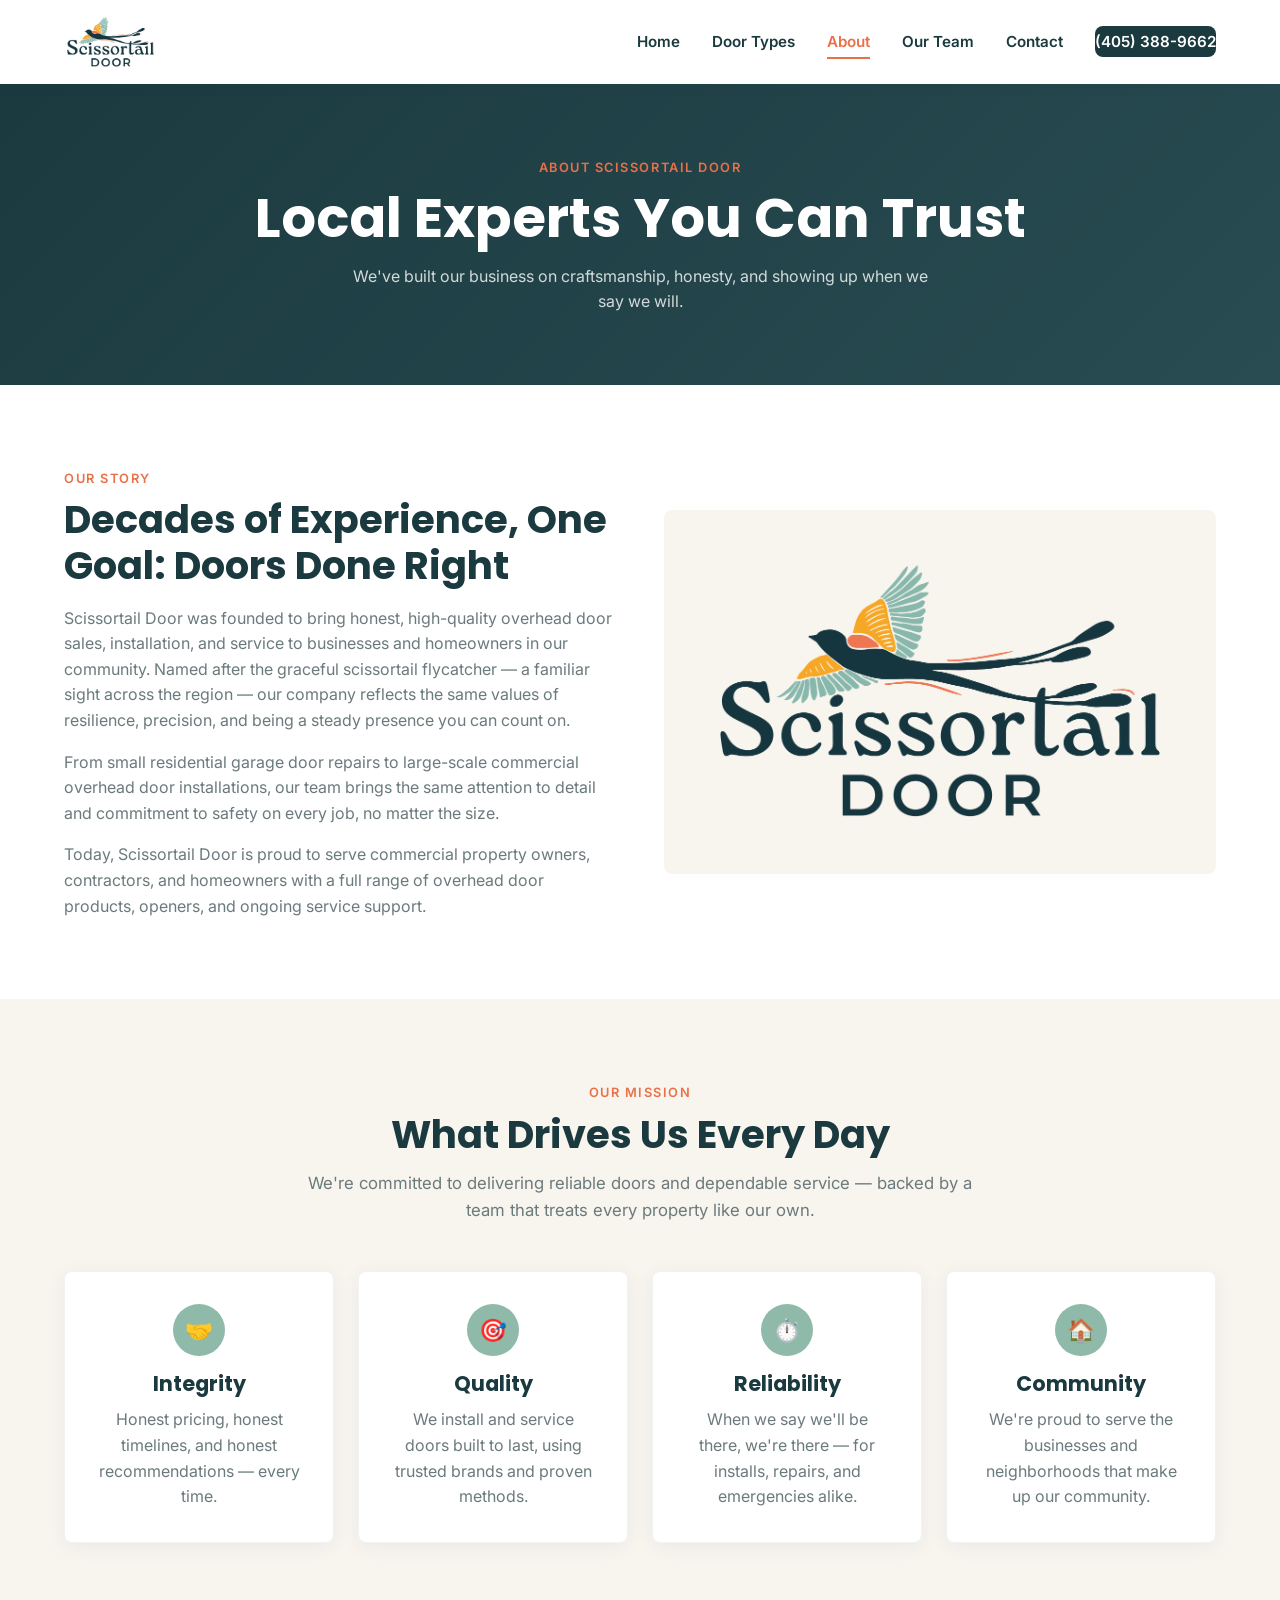
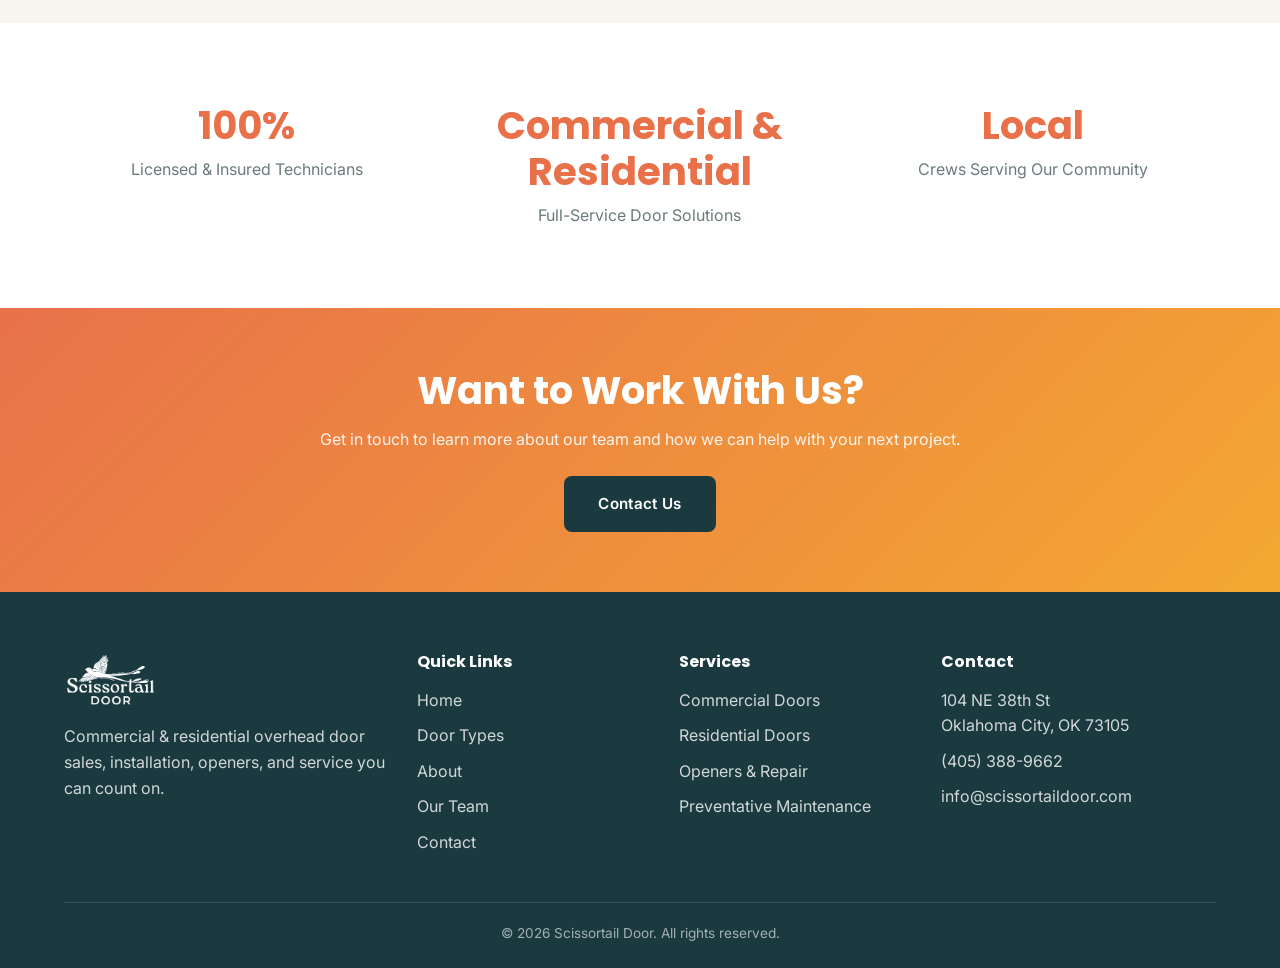
==== about.html @ 94987913 "Initial commit: Scissortail Door website" ====
<!DOCTYPE html>
<html lang="en">
<head>
  <meta charset="UTF-8" />
  <meta name="viewport" content="width=device-width, initial-scale=1.0" />
  <title>About Us | Scissortail Door</title>
  <meta name="description" content="Learn about Scissortail Door's history, mission, and commitment to quality commercial and residential overhead door service." />
  <link rel="icon" href="assets/img/ScissortailDoor_Logo_Black.png" type="image/png" />
  <link rel="stylesheet" href="css/style.css" />
  <link rel="preconnect" href="https://fonts.googleapis.com">
  <link href="https://fonts.googleapis.com/css2?family=Inter:wght@400;500;600;700&family=Poppins:wght@600;700&display=swap" rel="stylesheet">
</head>
<body>

  <!-- Header -->
  <header class="site-header">
    <div class="container header-inner">
      <a href="index.html" class="logo">
        <img src="assets/img/ScissortailDoor_Logo.png" alt="Scissortail Door logo" />
      </a>
      <nav>
        <ul class="nav-links">
          <li><a href="index.html">Home</a></li>
          <li><a href="services.html">Door Types</a></li>
          <li><a href="about.html" class="active">About</a></li>
          <li><a href="team.html">Our Team</a></li>
          <li><a href="contact.html">Contact</a></li>
          <li><a href="tel:+14053889662" class="nav-cta">(405) 388-9662</a></li>
        </ul>
      </nav>
      <button class="nav-toggle" aria-label="Toggle navigation">
        <span></span><span></span><span></span>
      </button>
    </div>
  </header>

  <!-- Page Hero -->
  <section class="page-hero">
    <div class="container">
      <span class="eyebrow">About Scissortail Door</span>
      <h1>Local Experts You Can Trust</h1>
      <p>We've built our business on craftsmanship, honesty, and showing up when we say we will.</p>
    </div>
  </section>

  <!-- Our Story -->
  <section class="section">
    <div class="container">
      <div class="split">
        <div>
          <span class="eyebrow">Our Story</span>
          <h2>Decades of Experience, One Goal: Doors Done Right</h2>
          <p style="color: var(--color-muted); margin-top: 16px;">
            Scissortail Door was founded to bring honest, high-quality overhead door sales, installation, and service to businesses and homeowners in our community. Named after the graceful scissortail flycatcher &mdash; a familiar sight across the region &mdash; our company reflects the same values of resilience, precision, and being a steady presence you can count on.
          </p>
          <p style="color: var(--color-muted); margin-top: 16px;">
            From small residential garage door repairs to large-scale commercial overhead door installations, our team brings the same attention to detail and commitment to safety on every job, no matter the size.
          </p>
          <p style="color: var(--color-muted); margin-top: 16px;">
            Today, Scissortail Door is proud to serve commercial property owners, contractors, and homeowners with a full range of overhead door products, openers, and ongoing service support.
          </p>
        </div>
        <div>
          <img src="assets/img/ScissortailDoor_Logo.png" alt="Scissortail Door" style="background-color: var(--color-cream); padding: 40px; border-radius: var(--radius);" />
        </div>
      </div>
    </div>
  </section>

  <!-- Mission / Values -->
  <section class="section section-alt">
    <div class="container">
      <div class="section-header">
        <span class="eyebrow">Our Mission</span>
        <h2>What Drives Us Every Day</h2>
        <p>We're committed to delivering reliable doors and dependable service &mdash; backed by a team that treats every property like our own.</p>
      </div>
      <div class="values-grid">
        <div class="card">
          <div class="icon">&#129309;</div>
          <h3>Integrity</h3>
          <p>Honest pricing, honest timelines, and honest recommendations &mdash; every time.</p>
        </div>
        <div class="card">
          <div class="icon">&#127919;</div>
          <h3>Quality</h3>
          <p>We install and service doors built to last, using trusted brands and proven methods.</p>
        </div>
        <div class="card">
          <div class="icon">&#9201;&#65039;</div>
          <h3>Reliability</h3>
          <p>When we say we'll be there, we're there &mdash; for installs, repairs, and emergencies alike.</p>
        </div>
        <div class="card">
          <div class="icon">&#127968;</div>
          <h3>Community</h3>
          <p>We're proud to serve the businesses and neighborhoods that make up our community.</p>
        </div>
      </div>
    </div>
  </section>

  <!-- Stats -->
  <section class="section">
    <div class="container">
      <div class="grid grid-3" style="text-align: center;">
        <div>
          <h2 style="color: var(--color-orange);">100%</h2>
          <p style="color: var(--color-muted); margin-top: 8px;">Licensed &amp; Insured Technicians</p>
        </div>
        <div>
          <h2 style="color: var(--color-orange);">Commercial &amp; Residential</h2>
          <p style="color: var(--color-muted); margin-top: 8px;">Full-Service Door Solutions</p>
        </div>
        <div>
          <h2 style="color: var(--color-orange);">Local</h2>
          <p style="color: var(--color-muted); margin-top: 8px;">Crews Serving Our Community</p>
        </div>
      </div>
    </div>
  </section>

  <!-- CTA Banner -->
  <section class="cta-banner">
    <div class="container">
      <h2>Want to Work With Us?</h2>
      <p>Get in touch to learn more about our team and how we can help with your next project.</p>
      <a href="contact.html" class="btn" style="background-color: var(--color-navy); color: var(--color-white);">Contact Us</a>
    </div>
  </section>

  <!-- Footer -->
  <footer class="site-footer">
    <div class="container">
      <div class="footer-grid">
        <div>
          <img src="assets/img/ScissortailDoor_Logo_White.png" alt="Scissortail Door logo" />
          <p>Commercial &amp; residential overhead door sales, installation, openers, and service you can count on.</p>
        </div>
        <div>
          <h4>Quick Links</h4>
          <ul>
            <li><a href="index.html">Home</a></li>
            <li><a href="services.html">Door Types</a></li>
            <li><a href="about.html">About</a></li>
            <li><a href="team.html">Our Team</a></li>
            <li><a href="contact.html">Contact</a></li>
          </ul>
        </div>
        <div>
          <h4>Services</h4>
          <ul>
            <li><a href="services.html">Commercial Doors</a></li>
            <li><a href="services.html">Residential Doors</a></li>
            <li><a href="services.html">Openers &amp; Repair</a></li>
            <li><a href="services.html">Preventative Maintenance</a></li>
          </ul>
        </div>
        <div>
          <h4>Contact</h4>
          <ul>
            <li>104 NE 38th St<br />Oklahoma City, OK 73105</li>
            <li><a href="tel:+14053889662">(405) 388-9662</a></li>
            <li><a href="mailto:info@scissortaildoor.com">info@scissortaildoor.com</a></li>
          </ul>
        </div>
      </div>
      <div class="footer-bottom">
        <p>&copy; <span id="year"></span> Scissortail Door. All rights reserved.</p>
      </div>
    </div>
  </footer>

  <script src="js/main.js"></script>
</body>
</html>
---- css/style.css ----
/* ============================
   Scissortail Door - Site Styles
   ============================ */

:root {
  --color-navy: #1B3A3F;
  --color-navy-light: #284c52;
  --color-orange: #E8714A;
  --color-gold: #F4A832;
  --color-sage: #8FB9A8;
  --color-cream: #F8F5EF;
  --color-white: #FFFFFF;
  --color-text: #2A2A2A;
  --color-muted: #6B7A7C;

  --font-heading: 'Poppins', 'Segoe UI', sans-serif;
  --font-body: 'Inter', 'Segoe UI', sans-serif;

  --max-width: 1200px;
  --radius: 8px;
  --transition: 0.25s ease;
}

* {
  box-sizing: border-box;
  margin: 0;
  padding: 0;
}

html {
  scroll-behavior: smooth;
}

body {
  font-family: var(--font-body);
  color: var(--color-text);
  background-color: var(--color-white);
  line-height: 1.6;
}

img {
  max-width: 100%;
  display: block;
}

a {
  text-decoration: none;
  color: inherit;
}

ul {
  list-style: none;
}

.container {
  max-width: var(--max-width);
  margin: 0 auto;
  padding: 0 24px;
}

h1, h2, h3, h4 {
  font-family: var(--font-heading);
  font-weight: 700;
  color: var(--color-navy);
  line-height: 1.2;
}

h1 { font-size: clamp(2.2rem, 5vw, 3.4rem); }
h2 { font-size: clamp(1.8rem, 4vw, 2.4rem); }
h3 { font-size: 1.3rem; }

.section {
  padding: 80px 0;
}

.section-alt {
  background-color: var(--color-cream);
}

.section-header {
  text-align: center;
  max-width: 700px;
  margin: 0 auto 48px;
}

.section-header p {
  color: var(--color-muted);
  margin-top: 12px;
  font-size: 1.05rem;
}

.eyebrow {
  display: inline-block;
  text-transform: uppercase;
  letter-spacing: 0.12em;
  font-size: 0.8rem;
  font-weight: 600;
  color: var(--color-orange);
  margin-bottom: 8px;
}

/* ===== Buttons ===== */
.btn {
  display: inline-block;
  padding: 14px 32px;
  border-radius: var(--radius);
  font-weight: 600;
  font-size: 0.95rem;
  letter-spacing: 0.02em;
  transition: background-color var(--transition), color var(--transition), transform var(--transition);
  border: 2px solid transparent;
  cursor: pointer;
}

.btn-primary {
  background-color: var(--color-orange);
  color: var(--color-white);
}

.btn-primary:hover {
  background-color: #d65f38;
  transform: translateY(-2px);
}

.btn-secondary {
  background-color: transparent;
  color: var(--color-white);
  border-color: var(--color-white);
}

.btn-secondary:hover {
  background-color: var(--color-white);
  color: var(--color-navy);
}

.btn-outline {
  background-color: transparent;
  color: var(--color-navy);
  border-color: var(--color-navy);
}

.btn-outline:hover {
  background-color: var(--color-navy);
  color: var(--color-white);
}

/* ===== Header / Nav ===== */
.site-header {
  position: sticky;
  top: 0;
  z-index: 1000;
  background-color: var(--color-white);
  box-shadow: 0 2px 12px rgba(27, 58, 63, 0.08);
}

.header-inner {
  display: flex;
  align-items: center;
  justify-content: space-between;
  padding: 14px 24px;
}

.logo img {
  height: 56px;
  width: auto;
}

.nav-links {
  display: flex;
  align-items: center;
  gap: 32px;
}

.nav-links a {
  font-weight: 600;
  font-size: 0.95rem;
  color: var(--color-navy);
  position: relative;
  padding: 6px 0;
  transition: color var(--transition);
}

.nav-links a:hover,
.nav-links a.active {
  color: var(--color-orange);
}

.nav-links a.active::after {
  content: '';
  position: absolute;
  left: 0;
  right: 0;
  bottom: -2px;
  height: 2px;
  background-color: var(--color-orange);
}

.nav-cta {
  background-color: var(--color-navy);
  color: var(--color-white) !important;
  padding: 10px 22px;
  border-radius: var(--radius);
  font-weight: 600;
}

.nav-cta:hover {
  background-color: var(--color-orange) !important;
  color: var(--color-white) !important;
}

.nav-toggle {
  display: none;
  flex-direction: column;
  gap: 5px;
  background: none;
  border: none;
  cursor: pointer;
  padding: 8px;
}

.nav-toggle span {
  display: block;
  width: 26px;
  height: 3px;
  background-color: var(--color-navy);
  border-radius: 2px;
  transition: var(--transition);
}

/* ===== Hero ===== */
.hero {
  background: linear-gradient(135deg, rgba(27,58,63,0.92), rgba(27,58,63,0.75)), url('../assets/img/hero-bg.jpg') center/cover no-repeat;
  background-color: var(--color-navy);
  color: var(--color-white);
  padding: 110px 0;
  text-align: center;
}

.hero h1 {
  color: var(--color-white);
  margin-bottom: 18px;
}

.hero .eyebrow {
  color: var(--color-gold);
}

.hero p {
  max-width: 640px;
  margin: 0 auto 32px;
  font-size: 1.15rem;
  color: rgba(255,255,255,0.85);
}

.hero-buttons {
  display: flex;
  gap: 16px;
  justify-content: center;
  flex-wrap: wrap;
}

/* ===== Page Hero (interior pages) ===== */
.page-hero {
  background: linear-gradient(135deg, var(--color-navy), var(--color-navy-light));
  color: var(--color-white);
  padding: 70px 0;
  text-align: center;
}

.page-hero h1 {
  color: var(--color-white);
}

.page-hero p {
  color: rgba(255,255,255,0.8);
  margin-top: 12px;
  max-width: 600px;
  margin-left: auto;
  margin-right: auto;
}

/* ===== Cards / Grids ===== */
.grid {
  display: grid;
  gap: 28px;
}

.grid-3 {
  grid-template-columns: repeat(3, 1fr);
}

.grid-2 {
  grid-template-columns: repeat(2, 1fr);
}

.card {
  background-color: var(--color-white);
  border-radius: var(--radius);
  padding: 32px;
  box-shadow: 0 4px 20px rgba(27, 58, 63, 0.06);
  border: 1px solid rgba(27, 58, 63, 0.06);
  transition: transform var(--transition), box-shadow var(--transition);
}

.card:hover {
  transform: translateY(-4px);
  box-shadow: 0 8px 28px rgba(27, 58, 63, 0.12);
}

.card .icon {
  width: 52px;
  height: 52px;
  border-radius: 50%;
  background-color: var(--color-sage);
  display: flex;
  align-items: center;
  justify-content: center;
  margin-bottom: 18px;
  font-size: 1.4rem;
  color: var(--color-navy);
}

.card h3 {
  margin-bottom: 10px;
}

.card p {
  color: var(--color-muted);
}

/* ===== Why Choose Us / Feature list ===== */
.feature-list {
  display: grid;
  gap: 24px;
  grid-template-columns: repeat(2, 1fr);
}

.feature {
  display: flex;
  gap: 16px;
  align-items: flex-start;
}

.feature .check {
  flex-shrink: 0;
  width: 32px;
  height: 32px;
  border-radius: 50%;
  background-color: var(--color-gold);
  color: var(--color-navy);
  display: flex;
  align-items: center;
  justify-content: center;
  font-weight: 700;
}

.feature h4 {
  margin-bottom: 4px;
}

.feature p {
  color: var(--color-muted);
  font-size: 0.95rem;
}

/* ===== Two-column content ===== */
.split {
  display: grid;
  grid-template-columns: 1fr 1fr;
  gap: 48px;
  align-items: center;
}

.split img {
  border-radius: var(--radius);
}

/* ===== CTA Banner ===== */
.cta-banner {
  background: linear-gradient(135deg, var(--color-orange), var(--color-gold));
  color: var(--color-white);
  text-align: center;
  padding: 60px 0;
}

.cta-banner h2 {
  color: var(--color-white);
  margin-bottom: 12px;
}

.cta-banner p {
  margin-bottom: 24px;
  color: rgba(255,255,255,0.9);
}

/* ===== Team ===== */
.team-card {
  text-align: center;
}

.team-photo {
  width: 140px;
  height: 140px;
  border-radius: 50%;
  background-color: var(--color-sage);
  margin: 0 auto 18px;
  display: flex;
  align-items: center;
  justify-content: center;
  font-family: var(--font-heading);
  font-weight: 700;
  font-size: 2rem;
  color: var(--color-navy);
  overflow: hidden;
}

.team-card h3 {
  margin-bottom: 4px;
}

.team-role {
  color: var(--color-orange);
  font-weight: 600;
  font-size: 0.9rem;
  text-transform: uppercase;
  letter-spacing: 0.06em;
  margin-bottom: 10px;
}

.team-card p.bio {
  color: var(--color-muted);
  font-size: 0.95rem;
}

/* ===== Values ===== */
.values-grid {
  display: grid;
  grid-template-columns: repeat(4, 1fr);
  gap: 24px;
  text-align: center;
}

.values-grid .icon {
  margin: 0 auto 16px;
}

/* ===== Contact ===== */
.contact-grid {
  display: grid;
  grid-template-columns: 1.1fr 1fr;
  gap: 48px;
}

.contact-info-card {
  background-color: var(--color-navy);
  color: var(--color-white);
  border-radius: var(--radius);
  padding: 40px;
}

.contact-info-card h3 {
  color: var(--color-white);
}

.contact-detail {
  display: flex;
  gap: 16px;
  margin-top: 24px;
  align-items: flex-start;
}

.contact-detail .icon {
  width: 44px;
  height: 44px;
  border-radius: 50%;
  background-color: var(--color-orange);
  color: var(--color-white);
  display: flex;
  align-items: center;
  justify-content: center;
  flex-shrink: 0;
  font-size: 1.1rem;
}

.contact-detail h4 {
  color: var(--color-gold);
  margin-bottom: 4px;
  font-size: 0.95rem;
  text-transform: uppercase;
  letter-spacing: 0.06em;
}

.contact-detail p,
.contact-detail a {
  color: rgba(255,255,255,0.9);
}

.hours-table {
  margin-top: 24px;
  width: 100%;
  border-collapse: collapse;
}

.hours-table td {
  padding: 6px 0;
  border-bottom: 1px solid rgba(255,255,255,0.12);
  font-size: 0.95rem;
}

.hours-table td:last-child {
  text-align: right;
  font-weight: 600;
  color: var(--color-gold);
}

/* ===== Form ===== */
.form-card {
  background-color: var(--color-cream);
  border-radius: var(--radius);
  padding: 40px;
}

.form-group {
  margin-bottom: 20px;
}

.form-group label {
  display: block;
  font-weight: 600;
  margin-bottom: 6px;
  font-size: 0.9rem;
  color: var(--color-navy);
}

.form-group input,
.form-group select,
.form-group textarea {
  width: 100%;
  padding: 12px 14px;
  border: 1px solid #d8d3c8;
  border-radius: var(--radius);
  font-family: var(--font-body);
  font-size: 0.95rem;
  background-color: var(--color-white);
  transition: border-color var(--transition);
}

.form-group input:focus,
.form-group select:focus,
.form-group textarea:focus {
  outline: none;
  border-color: var(--color-orange);
}

.form-row {
  display: grid;
  grid-template-columns: 1fr 1fr;
  gap: 16px;
}

/* ===== Map ===== */
.map-wrap {
  border-radius: var(--radius);
  overflow: hidden;
  margin-top: 60px;
}

.map-wrap iframe {
  width: 100%;
  height: 360px;
  border: 0;
  display: block;
}

/* ===== Footer ===== */
.site-footer {
  background-color: var(--color-navy);
  color: rgba(255,255,255,0.8);
  padding: 60px 0 24px;
}

.footer-grid {
  display: grid;
  grid-template-columns: 1.4fr 1fr 1fr 1.2fr;
  gap: 32px;
  padding-bottom: 36px;
}

.footer-grid img {
  height: 56px;
  margin-bottom: 16px;
}

.footer-grid h4 {
  color: var(--color-white);
  margin-bottom: 16px;
  font-size: 1rem;
}

.footer-grid ul li {
  margin-bottom: 10px;
}

.footer-grid a:hover {
  color: var(--color-gold);
}

.footer-bottom {
  border-top: 1px solid rgba(255,255,255,0.12);
  padding-top: 20px;
  text-align: center;
  font-size: 0.85rem;
  color: rgba(255,255,255,0.6);
}

/* ===== Responsive ===== */
@media (max-width: 900px) {
  .grid-3 { grid-template-columns: repeat(2, 1fr); }
  .feature-list { grid-template-columns: 1fr; }
  .split { grid-template-columns: 1fr; }
  .contact-grid { grid-template-columns: 1fr; }
  .values-grid { grid-template-columns: repeat(2, 1fr); }
  .footer-grid { grid-template-columns: 1fr 1fr; }
}

@media (max-width: 700px) {
  .nav-links {
    position: absolute;
    top: 100%;
    left: 0;
    right: 0;
    background-color: var(--color-white);
    flex-direction: column;
    align-items: flex-start;
    padding: 20px 24px;
    gap: 18px;
    box-shadow: 0 8px 16px rgba(27,58,63,0.08);
    display: none;
  }

  .nav-links.open {
    display: flex;
  }

  .nav-toggle {
    display: flex;
  }

  .grid-3, .grid-2 { grid-template-columns: 1fr; }
  .values-grid { grid-template-columns: 1fr 1fr; }
  .form-row { grid-template-columns: 1fr; }
  .footer-grid { grid-template-columns: 1fr; }
  .hero { padding: 80px 0; }
  .section { padding: 56px 0; }
}
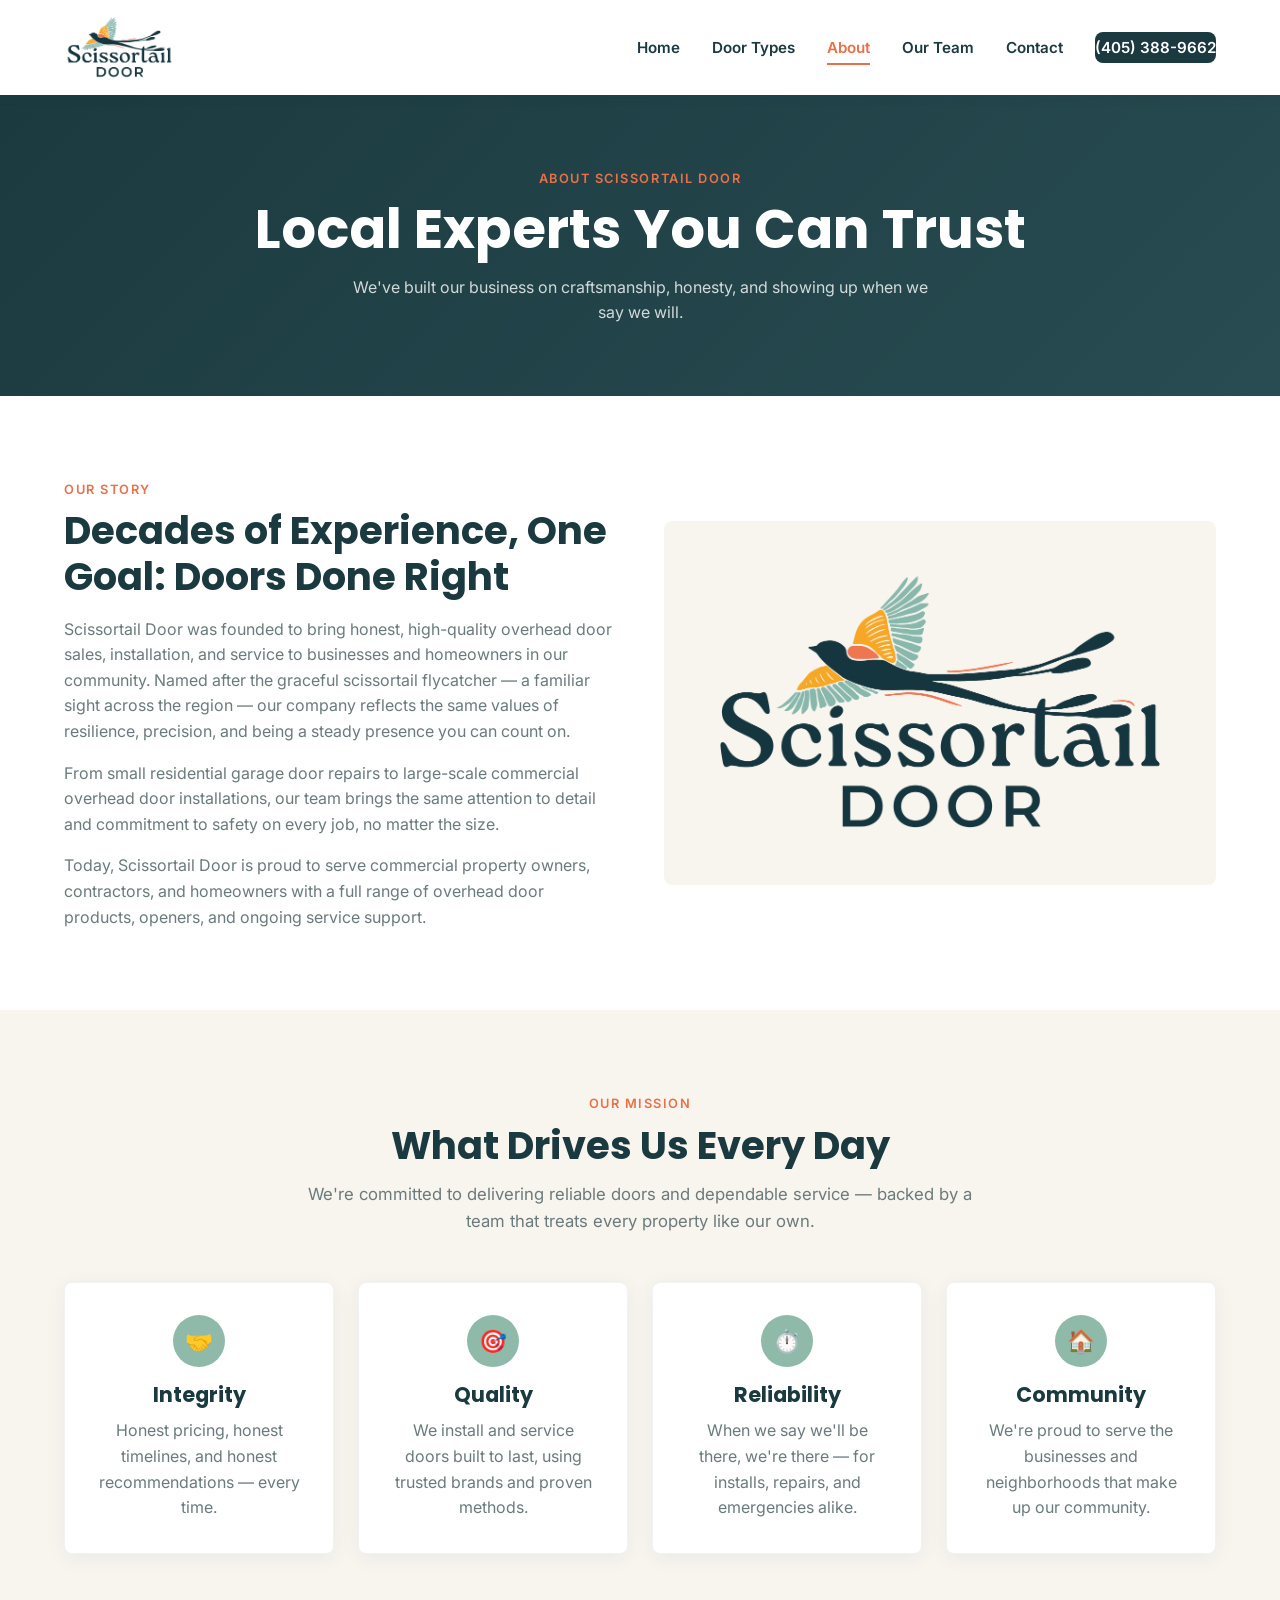
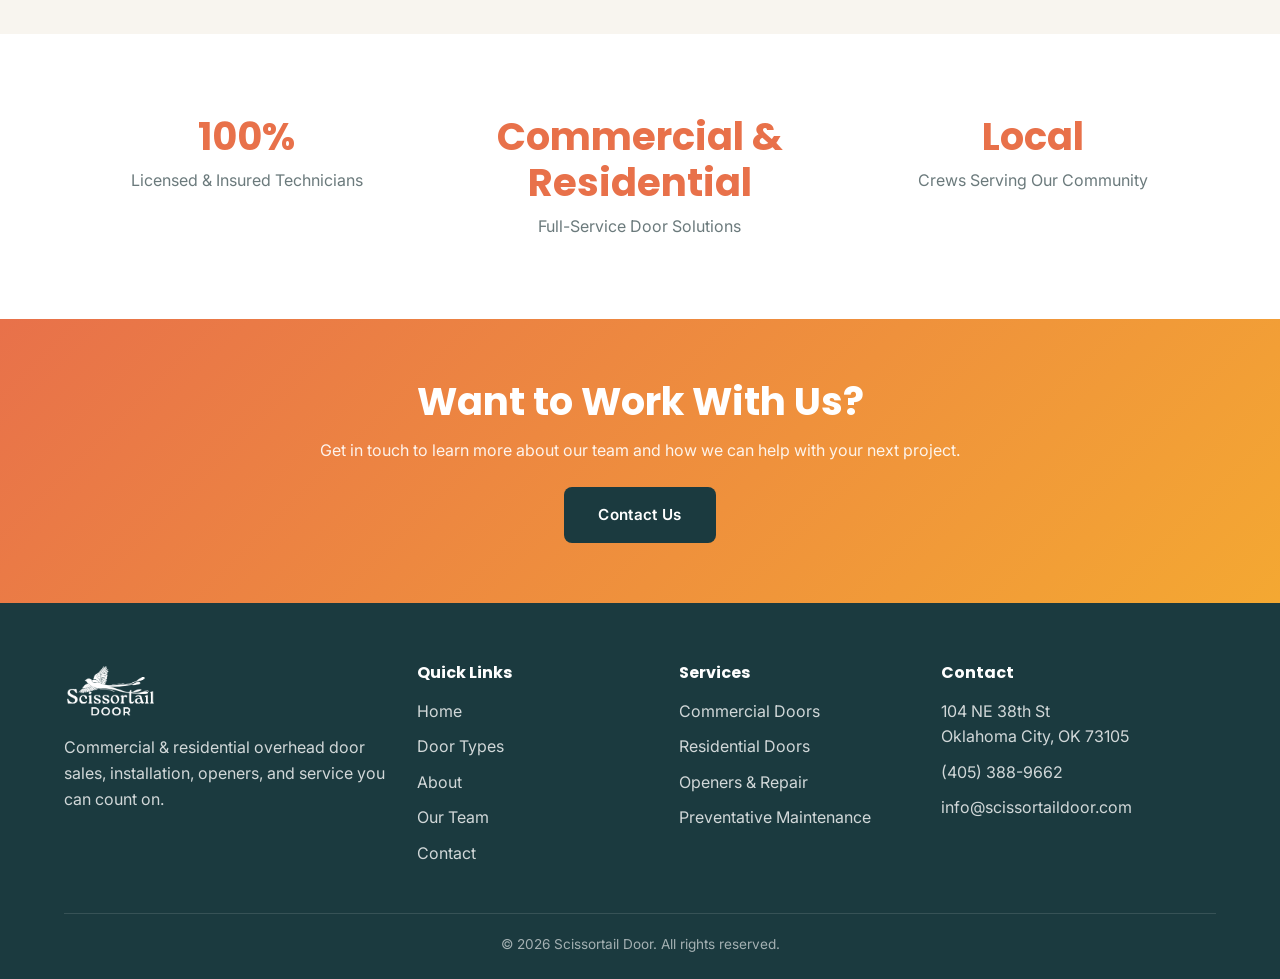
==== commit f2392375: "Add SEO metadata, structured data, sitemap, and robots.txt" ====
--- a/about.html
+++ b/about.html
@@ -3,12 +3,27 @@
 <head>
   <meta charset="UTF-8" />
   <meta name="viewport" content="width=device-width, initial-scale=1.0" />
-  <title>About Us | Scissortail Door</title>
-  <meta name="description" content="Learn about Scissortail Door's history, mission, and commitment to quality commercial and residential overhead door service." />
+  <title>About Scissortail Door | Oklahoma City Overhead Door Company</title>
+  <meta name="description" content="Learn about Scissortail Door, a locally owned, licensed, and insured overhead door company serving Oklahoma City with commercial and residential door installation and service." />
+  <meta name="robots" content="index, follow" />
+  <link rel="canonical" href="https://scissortaildoor.com/about.html" />
   <link rel="icon" href="assets/img/ScissortailDoor_Logo_Black.png" type="image/png" />
   <link rel="stylesheet" href="css/style.css" />
   <link rel="preconnect" href="https://fonts.googleapis.com">
   <link href="https://fonts.googleapis.com/css2?family=Inter:wght@400;500;600;700&family=Poppins:wght@600;700&display=swap" rel="stylesheet">
+
+  <!-- Open Graph / Social -->
+  <meta property="og:type" content="website" />
+  <meta property="og:site_name" content="Scissortail Door" />
+  <meta property="og:title" content="About Scissortail Door | Oklahoma City Overhead Door Company" />
+  <meta property="og:description" content="Locally owned, licensed, and insured overhead door company serving Oklahoma City with commercial and residential door installation and service." />
+  <meta property="og:url" content="https://scissortaildoor.com/about.html" />
+  <meta property="og:image" content="https://scissortaildoor.com/assets/img/ScissortailDoor_Logo.png" />
+  <meta property="og:locale" content="en_US" />
+  <meta name="twitter:card" content="summary" />
+  <meta name="twitter:title" content="About Scissortail Door | Oklahoma City Overhead Door Company" />
+  <meta name="twitter:description" content="Locally owned, licensed, and insured overhead door company serving Oklahoma City with commercial and residential door installation and service." />
+  <meta name="twitter:image" content="https://scissortaildoor.com/assets/img/ScissortailDoor_Logo.png" />
 </head>
 <body>
 
--- a/css/style.css
+++ b/css/style.css
@@ -161,7 +161,7 @@
 }
 
 .logo img {
-  height: 56px;
+  height: 67px;
   width: auto;
 }
 
